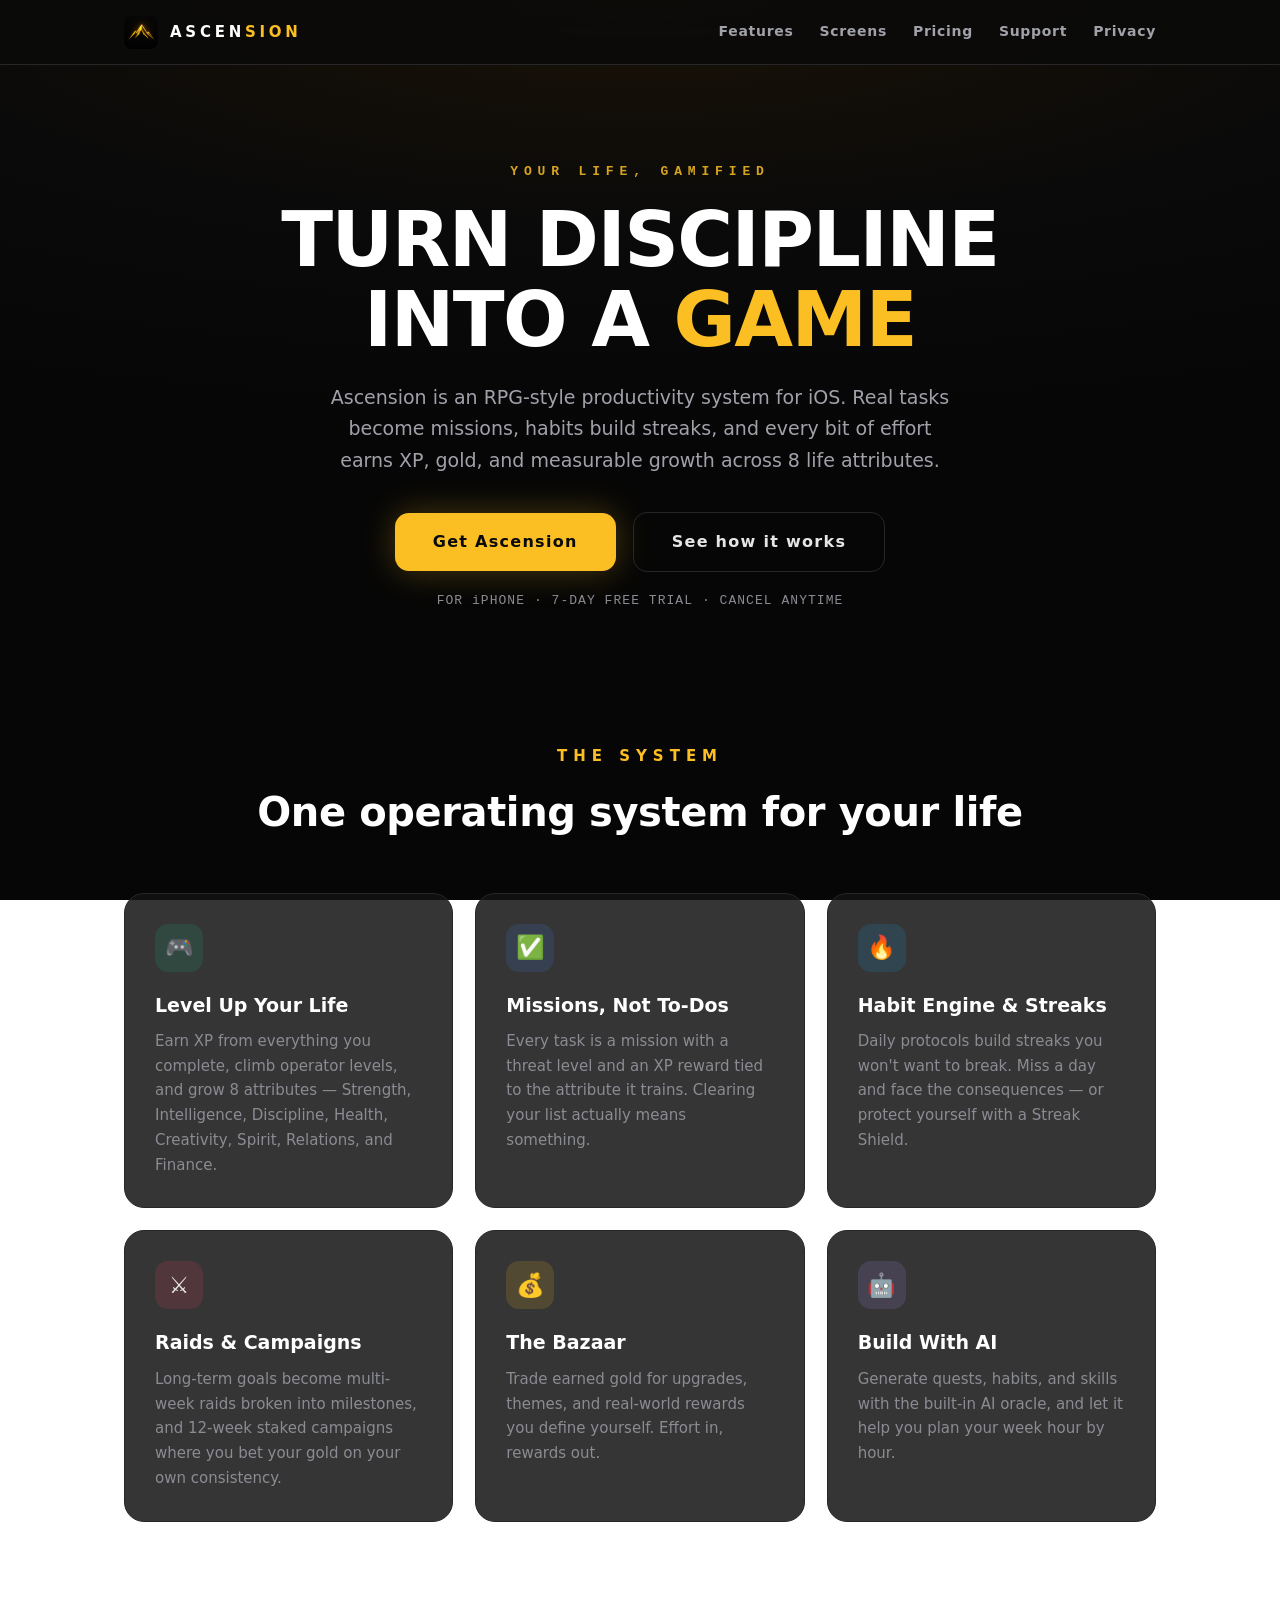
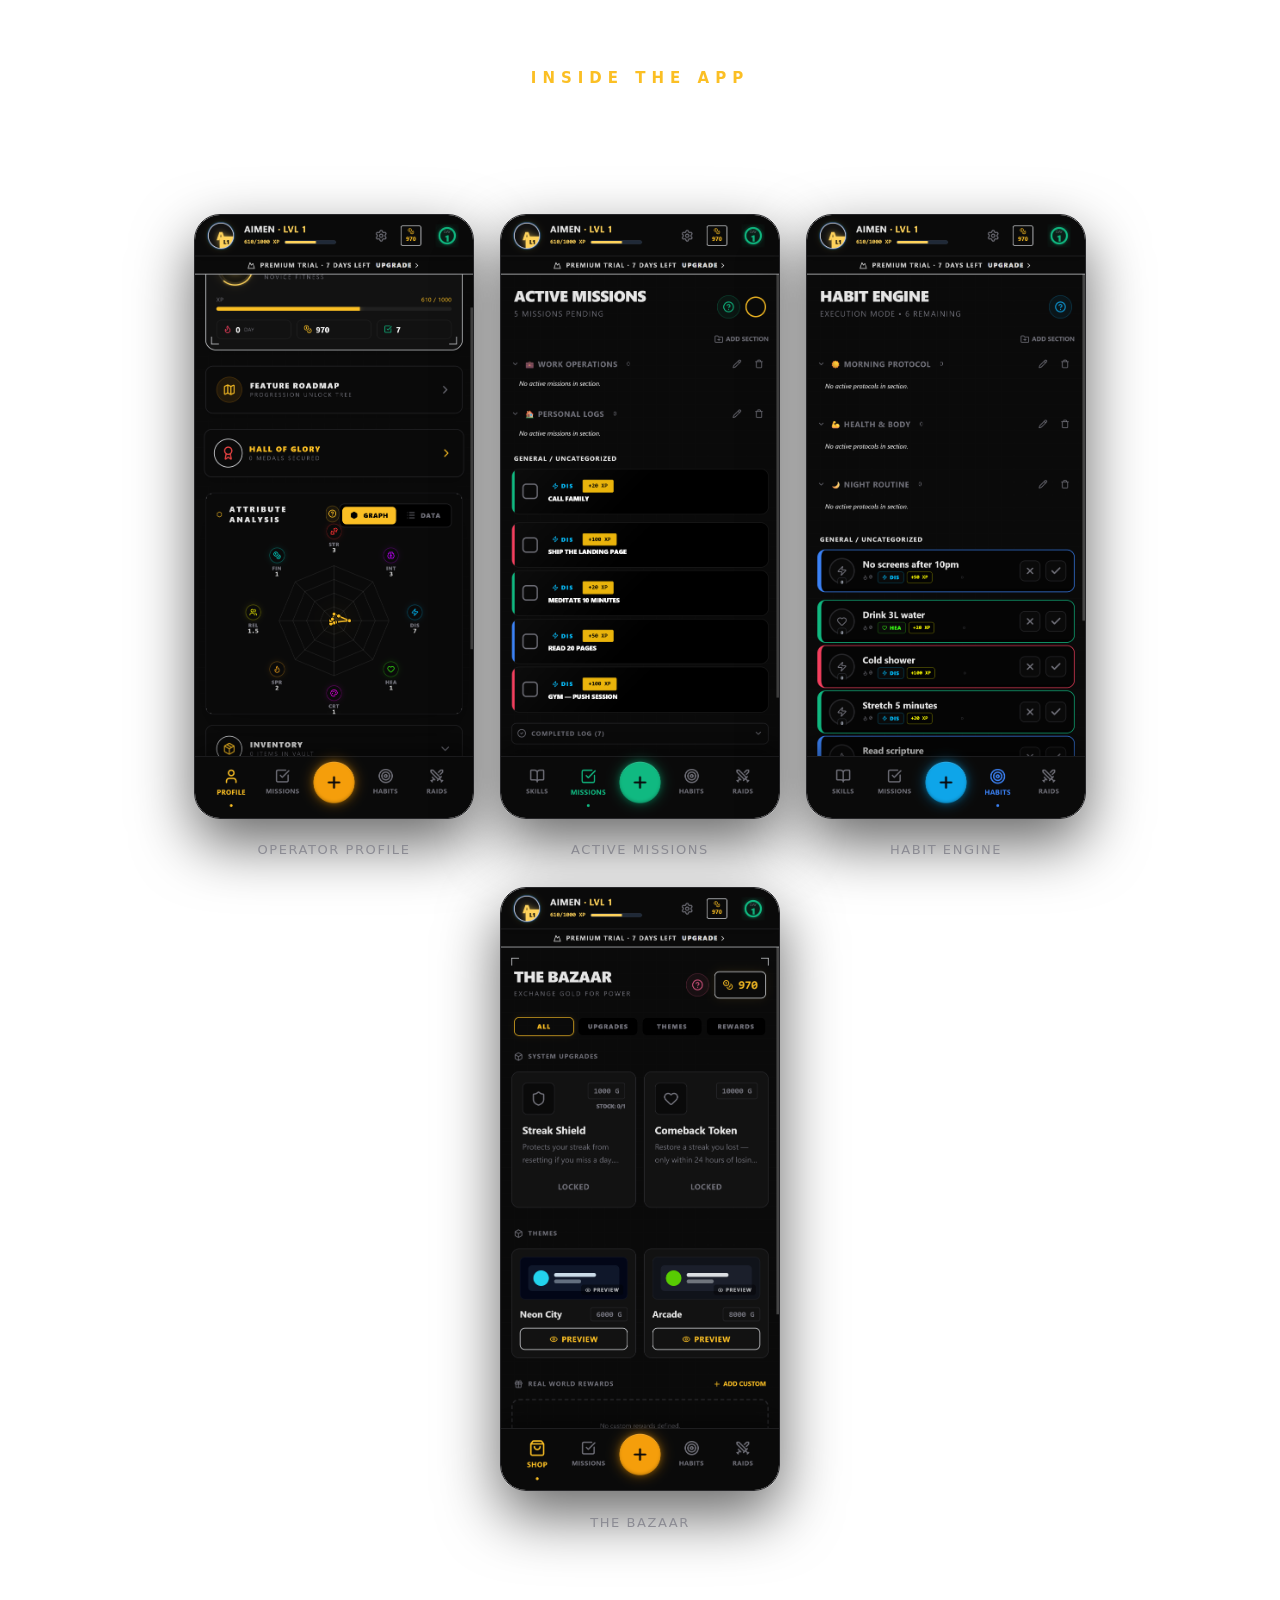
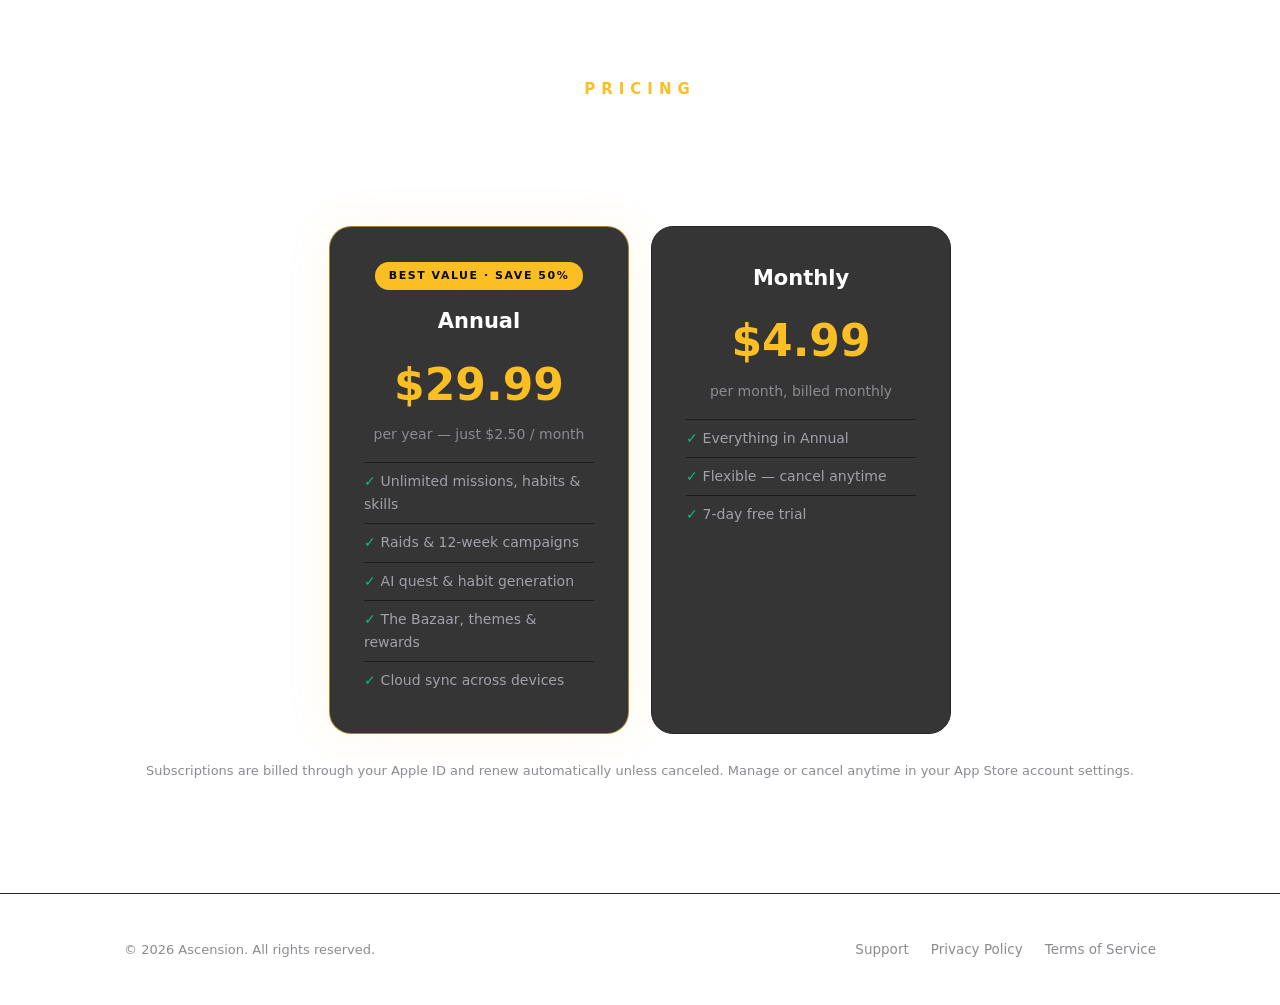
==== index.html @ d5c0d14d "Ascension marketing site: landing, support, privacy, terms" ====
<!DOCTYPE html>
<html lang="en">
<head>
<meta charset="UTF-8">
<meta name="viewport" content="width=device-width, initial-scale=1.0">
<title>Ascension — Turn Your Life Into a Game</title>
<meta name="description" content="Ascension is an RPG-style productivity system for iOS. Turn tasks into missions, habits into streaks, and daily effort into XP, gold, and real progress across 8 life attributes.">
<link rel="icon" type="image/png" href="shots/icon.png">
<link rel="stylesheet" href="style.css">
<meta property="og:title" content="Ascension — Turn Your Life Into a Game">
<meta property="og:description" content="An RPG-style productivity system: missions, habits, streaks, XP, gold, and 8 life attributes.">
<meta property="og:image" content="shots/icon.png">
</head>
<body>

<nav>
  <div class="wrap">
    <a class="brand" href="index.html"><img src="shots/icon.png" alt="Ascension icon"><span>ASCEN<b>SION</b></span></a>
    <div class="links">
      <a href="#features">Features</a>
      <a href="#screens">Screens</a>
      <a href="#pricing">Pricing</a>
      <a href="support.html">Support</a>
      <a href="privacy.html">Privacy</a>
    </div>
  </div>
</nav>

<header class="hero wrap">
  <div class="kicker mono">Your life, gamified</div>
  <h1>Turn discipline<br>into a <span class="g">game</span></h1>
  <p class="lead">Ascension is an RPG-style productivity system for iOS. Real tasks become missions, habits build streaks, and every bit of effort earns XP, gold, and measurable growth across 8 life attributes.</p>
  <a class="cta" href="#pricing">Get Ascension</a>
  <a class="cta ghost" href="#features">See how it works</a>
  <div class="subnote mono">FOR iPHONE · 7-DAY FREE TRIAL · CANCEL ANYTIME</div>
</header>

<section id="features">
  <div class="wrap">
    <h2 class="sec">The System</h2>
    <h3 class="sec-big">One operating system for your life</h3>
    <div class="grid">
      <div class="card"><div class="ico" style="background:rgba(16,185,129,.14);">🎮</div>
        <h4>Level Up Your Life</h4>
        <p>Earn XP from everything you complete, climb operator levels, and grow 8 attributes — Strength, Intelligence, Discipline, Health, Creativity, Spirit, Relations, and Finance.</p></div>
      <div class="card"><div class="ico" style="background:rgba(59,130,246,.14);">✅</div>
        <h4>Missions, Not To-Dos</h4>
        <p>Every task is a mission with a threat level and an XP reward tied to the attribute it trains. Clearing your list actually means something.</p></div>
      <div class="card"><div class="ico" style="background:rgba(14,165,233,.14);">🔥</div>
        <h4>Habit Engine &amp; Streaks</h4>
        <p>Daily protocols build streaks you won't want to break. Miss a day and face the consequences — or protect yourself with a Streak Shield.</p></div>
      <div class="card"><div class="ico" style="background:rgba(244,63,94,.14);">⚔️</div>
        <h4>Raids &amp; Campaigns</h4>
        <p>Long-term goals become multi-week raids broken into milestones, and 12-week staked campaigns where you bet your gold on your own consistency.</p></div>
      <div class="card"><div class="ico" style="background:rgba(251,191,36,.14);">💰</div>
        <h4>The Bazaar</h4>
        <p>Trade earned gold for upgrades, themes, and real-world rewards you define yourself. Effort in, rewards out.</p></div>
      <div class="card"><div class="ico" style="background:rgba(167,139,250,.14);">🤖</div>
        <h4>Build With AI</h4>
        <p>Generate quests, habits, and skills with the built-in AI oracle, and let it help you plan your week hour by hour.</p></div>
    </div>
  </div>
</section>

<section id="screens">
  <div class="wrap">
    <h2 class="sec">Inside the app</h2>
    <h3 class="sec-big">Built like a game. Works like a system.</h3>
    <div class="shots">
      <figure><img src="shots/profile.png" alt="Ascension profile screen with attribute radar"><figcaption>Operator Profile</figcaption></figure>
      <figure><img src="shots/missions.png" alt="Ascension missions screen"><figcaption>Active Missions</figcaption></figure>
      <figure><img src="shots/habits.png" alt="Ascension habit engine screen"><figcaption>Habit Engine</figcaption></figure>
      <figure><img src="shots/shop.png" alt="Ascension in-app shop, The Bazaar"><figcaption>The Bazaar</figcaption></figure>
    </div>
  </div>
</section>

<section id="pricing">
  <div class="wrap">
    <h2 class="sec">Pricing</h2>
    <h3 class="sec-big">Simple, transparent plans</h3>
    <div class="plans">
      <div class="plan best">
        <div class="tag">BEST VALUE · SAVE 50%</div>
        <h4>Annual</h4>
        <div class="price">$29.99</div>
        <div class="per">per year — just $2.50 / month</div>
        <ul>
          <li>Unlimited missions, habits &amp; skills</li>
          <li>Raids &amp; 12-week campaigns</li>
          <li>AI quest &amp; habit generation</li>
          <li>The Bazaar, themes &amp; rewards</li>
          <li>Cloud sync across devices</li>
        </ul>
      </div>
      <div class="plan">
        <h4>Monthly</h4>
        <div class="price">$4.99</div>
        <div class="per">per month, billed monthly</div>
        <ul>
          <li>Everything in Annual</li>
          <li>Flexible — cancel anytime</li>
          <li>7-day free trial</li>
        </ul>
      </div>
    </div>
    <p style="text-align:center;color:var(--muted);font-size:13px;margin-top:26px;">
      Subscriptions are billed through your Apple ID and renew automatically unless canceled.
      Manage or cancel anytime in your App Store account settings.
    </p>
  </div>
</section>

<footer>
  <div class="wrap">
    <div class="copy">© 2026 Ascension. All rights reserved.</div>
    <div class="links">
      <a href="support.html">Support</a>
      <a href="privacy.html">Privacy Policy</a>
      <a href="terms.html">Terms of Service</a>
    </div>
  </div>
</footer>

</body>
</html>
---- style.css ----
:root{
  --black:#0a0a0a; --paper:#121212; --gold:#fbbf24; --amber:#f59e0b;
  --text:#e5e5e5; --muted:#8b8b93; --silver:#a1a1aa;
  --easy:#10b981; --normal:#3b82f6; --hard:#f43f5e; --zinc:#27272a;
}
*{margin:0;padding:0;box-sizing:border-box;}
html{scroll-behavior:smooth;}
body{
  background:radial-gradient(120% 50% at 50% 0%, #1a1206 0%, var(--black) 50%, #060606 100%);
  background-attachment:fixed;
  color:var(--text);
  font-family:'Inter','Segoe UI',system-ui,-apple-system,sans-serif;
  -webkit-font-smoothing:antialiased;
  line-height:1.65;
}
.mono{font-family:'SF Mono','Cascadia Code','Consolas',monospace;}
.wrap{max-width:1080px;margin:0 auto;padding:0 24px;}

/* nav */
nav{
  position:sticky;top:0;z-index:50;
  background:rgba(10,10,10,.82);backdrop-filter:blur(14px);
  border-bottom:1px solid var(--zinc);
}
nav .wrap{display:flex;align-items:center;justify-content:space-between;height:64px;}
.brand{display:flex;align-items:center;gap:12px;text-decoration:none;color:#fff;}
.brand img{width:34px;height:34px;border-radius:8px;}
.brand span{font-weight:800;letter-spacing:.25em;font-size:15px;}
.brand b{color:var(--gold);}
nav .links{display:flex;gap:26px;}
nav .links a{color:var(--silver);text-decoration:none;font-size:14px;font-weight:600;letter-spacing:.05em;}
nav .links a:hover{color:var(--gold);}

/* hero */
.hero{text-align:center;padding:96px 0 60px;}
.hero .kicker{color:var(--gold);font-size:13px;font-weight:700;letter-spacing:.45em;text-transform:uppercase;opacity:.85;}
.hero h1{font-size:clamp(40px,7vw,76px);font-weight:900;letter-spacing:-.02em;line-height:1.05;margin:18px 0 22px;color:#fff;text-transform:uppercase;}
.hero h1 .g{color:var(--gold);}
.hero p.lead{max-width:640px;margin:0 auto 36px;color:var(--silver);font-size:19px;}
.cta{display:inline-block;background:var(--gold);color:#0a0a0a;font-weight:800;letter-spacing:.08em;
  padding:16px 38px;border-radius:14px;text-decoration:none;font-size:16px;
  box-shadow:0 0 34px rgba(251,191,36,.28);transition:transform .15s ease;}
.cta:hover{transform:translateY(-2px);}
.cta.ghost{background:transparent;color:var(--text);border:1px solid var(--zinc);box-shadow:none;margin-left:12px;}
.subnote{margin-top:18px;color:var(--muted);font-size:13px;letter-spacing:.08em;}

/* sections */
section{padding:72px 0;}
h2.sec{font-size:15px;color:var(--gold);font-weight:700;letter-spacing:.4em;text-transform:uppercase;text-align:center;margin-bottom:10px;}
h3.sec-big{font-size:clamp(26px,4vw,40px);font-weight:900;text-align:center;color:#fff;margin-bottom:48px;letter-spacing:-.01em;}

/* features */
.grid{display:grid;grid-template-columns:repeat(auto-fit,minmax(300px,1fr));gap:22px;}
.card{background:rgba(18,18,18,.85);border:1px solid var(--zinc);border-radius:20px;padding:30px;}
.card .ico{width:48px;height:48px;border-radius:13px;display:flex;align-items:center;justify-content:center;font-size:23px;margin-bottom:18px;}
.card h4{color:#fff;font-size:19px;font-weight:800;margin-bottom:8px;}
.card p{color:var(--muted);font-size:15px;}

/* screenshots */
.shots{display:flex;gap:26px;justify-content:center;flex-wrap:wrap;}
.shots figure{width:280px;}
.shots img{width:100%;border-radius:26px;border:1px solid var(--zinc);box-shadow:0 24px 60px rgba(0,0,0,.6);}
.shots figcaption{text-align:center;color:var(--muted);font-size:13px;margin-top:12px;letter-spacing:.12em;text-transform:uppercase;}

/* pricing */
.plans{display:flex;gap:22px;justify-content:center;flex-wrap:wrap;}
.plan{background:rgba(18,18,18,.85);border:1px solid var(--zinc);border-radius:22px;padding:34px;width:300px;text-align:center;}
.plan.best{border-color:rgba(251,191,36,.55);box-shadow:0 0 44px rgba(251,191,36,.10);}
.plan .tag{display:inline-block;font-size:11px;font-weight:800;letter-spacing:.14em;color:#0a0a0a;background:var(--gold);border-radius:999px;padding:5px 14px;margin-bottom:14px;}
.plan h4{color:#fff;font-size:21px;font-weight:800;}
.plan .price{font-size:44px;font-weight:900;color:var(--gold);margin:10px 0 2px;}
.plan .per{color:var(--muted);font-size:14px;margin-bottom:16px;}
.plan ul{list-style:none;color:var(--silver);font-size:14px;text-align:left;margin-top:14px;}
.plan ul li{padding:7px 0;border-top:1px solid #1c1c20;}
.plan ul li::before{content:"✓  ";color:var(--easy);font-weight:700;}

/* legal pages */
.doc{max-width:820px;margin:0 auto;padding:72px 24px;}
.doc h1{color:#fff;font-size:38px;font-weight:900;margin-bottom:6px;}
.doc .eff{color:var(--gold);font-size:14px;letter-spacing:.15em;margin-bottom:44px;text-transform:uppercase;}
.doc h2{color:var(--gold);font-size:19px;font-weight:800;margin:34px 0 12px;}
.doc p{color:var(--silver);font-size:15.5px;margin-bottom:12px;}
.doc a{color:var(--gold);}

/* support */
.faq{max-width:820px;margin:0 auto;}
.faq details{background:rgba(18,18,18,.85);border:1px solid var(--zinc);border-radius:16px;padding:22px 26px;margin-bottom:14px;}
.faq summary{color:#fff;font-weight:700;font-size:16px;cursor:pointer;}
.faq p{color:var(--muted);margin-top:12px;font-size:15px;}
.contact-box{max-width:560px;margin:48px auto 0;text-align:center;background:rgba(18,18,18,.85);
  border:1px solid rgba(251,191,36,.35);border-radius:22px;padding:40px;}
.contact-box h4{color:#fff;font-size:22px;font-weight:800;margin-bottom:10px;}
.contact-box a.mail{color:var(--gold);font-size:19px;font-weight:700;text-decoration:none;}

/* footer */
footer{border-top:1px solid var(--zinc);padding:44px 0;margin-top:40px;}
footer .wrap{display:flex;flex-wrap:wrap;gap:18px;align-items:center;justify-content:space-between;}
footer .links{display:flex;gap:22px;}
footer a{color:var(--muted);text-decoration:none;font-size:13.5px;}
footer a:hover{color:var(--gold);}
footer .copy{color:var(--muted);font-size:13px;}
@media(max-width:640px){nav .links{display:none;}}
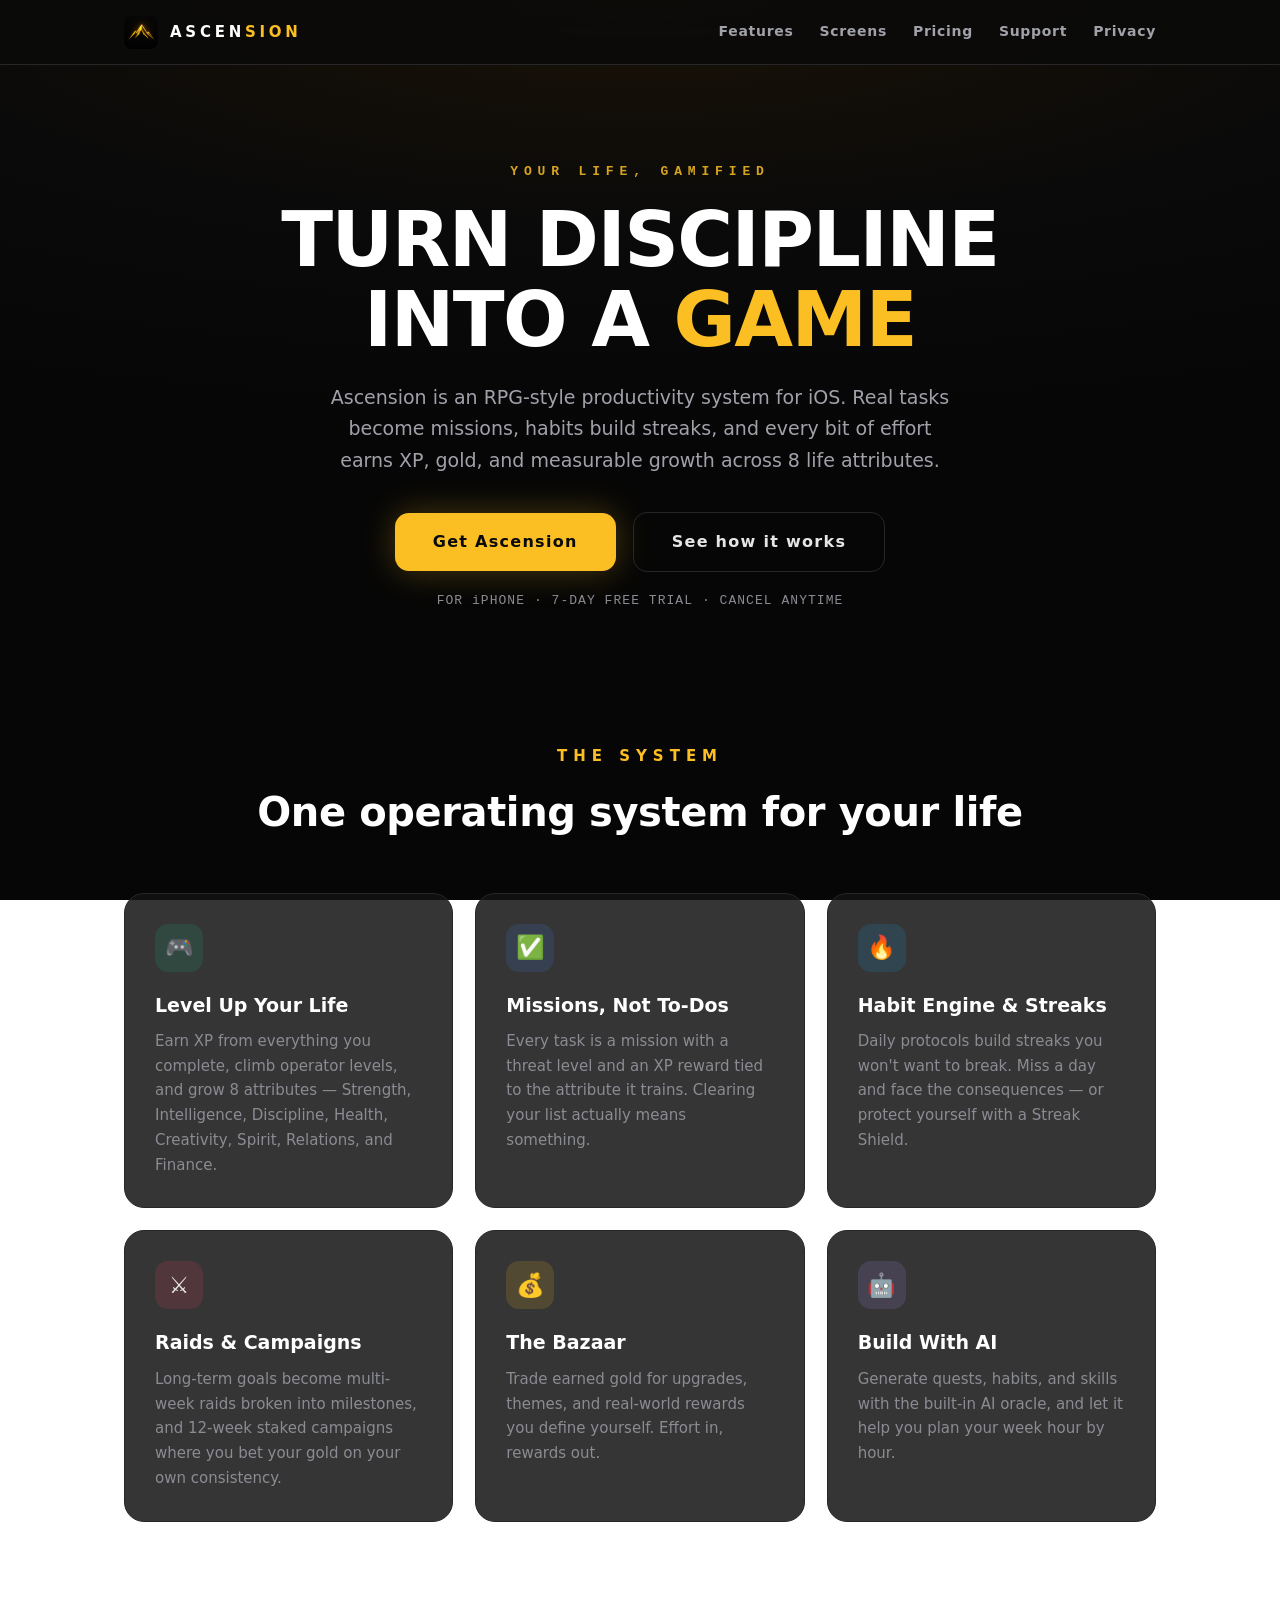
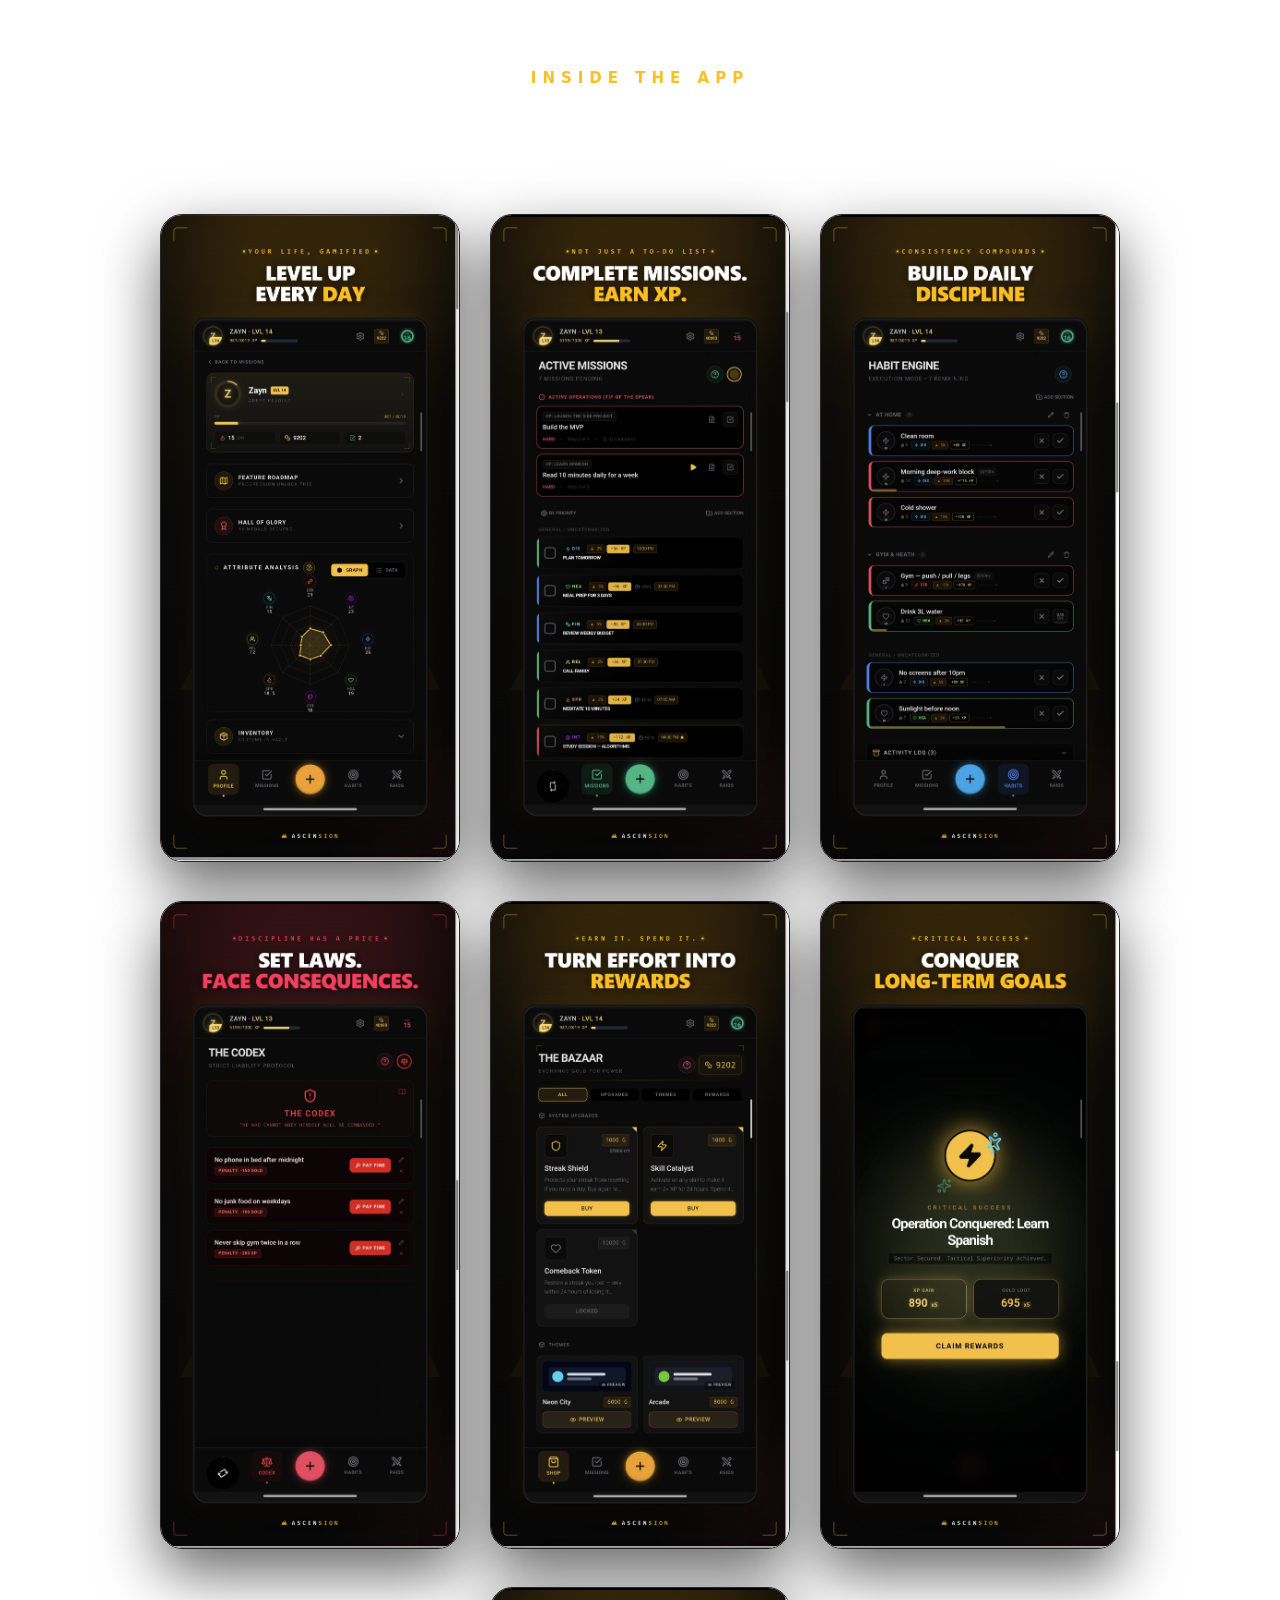
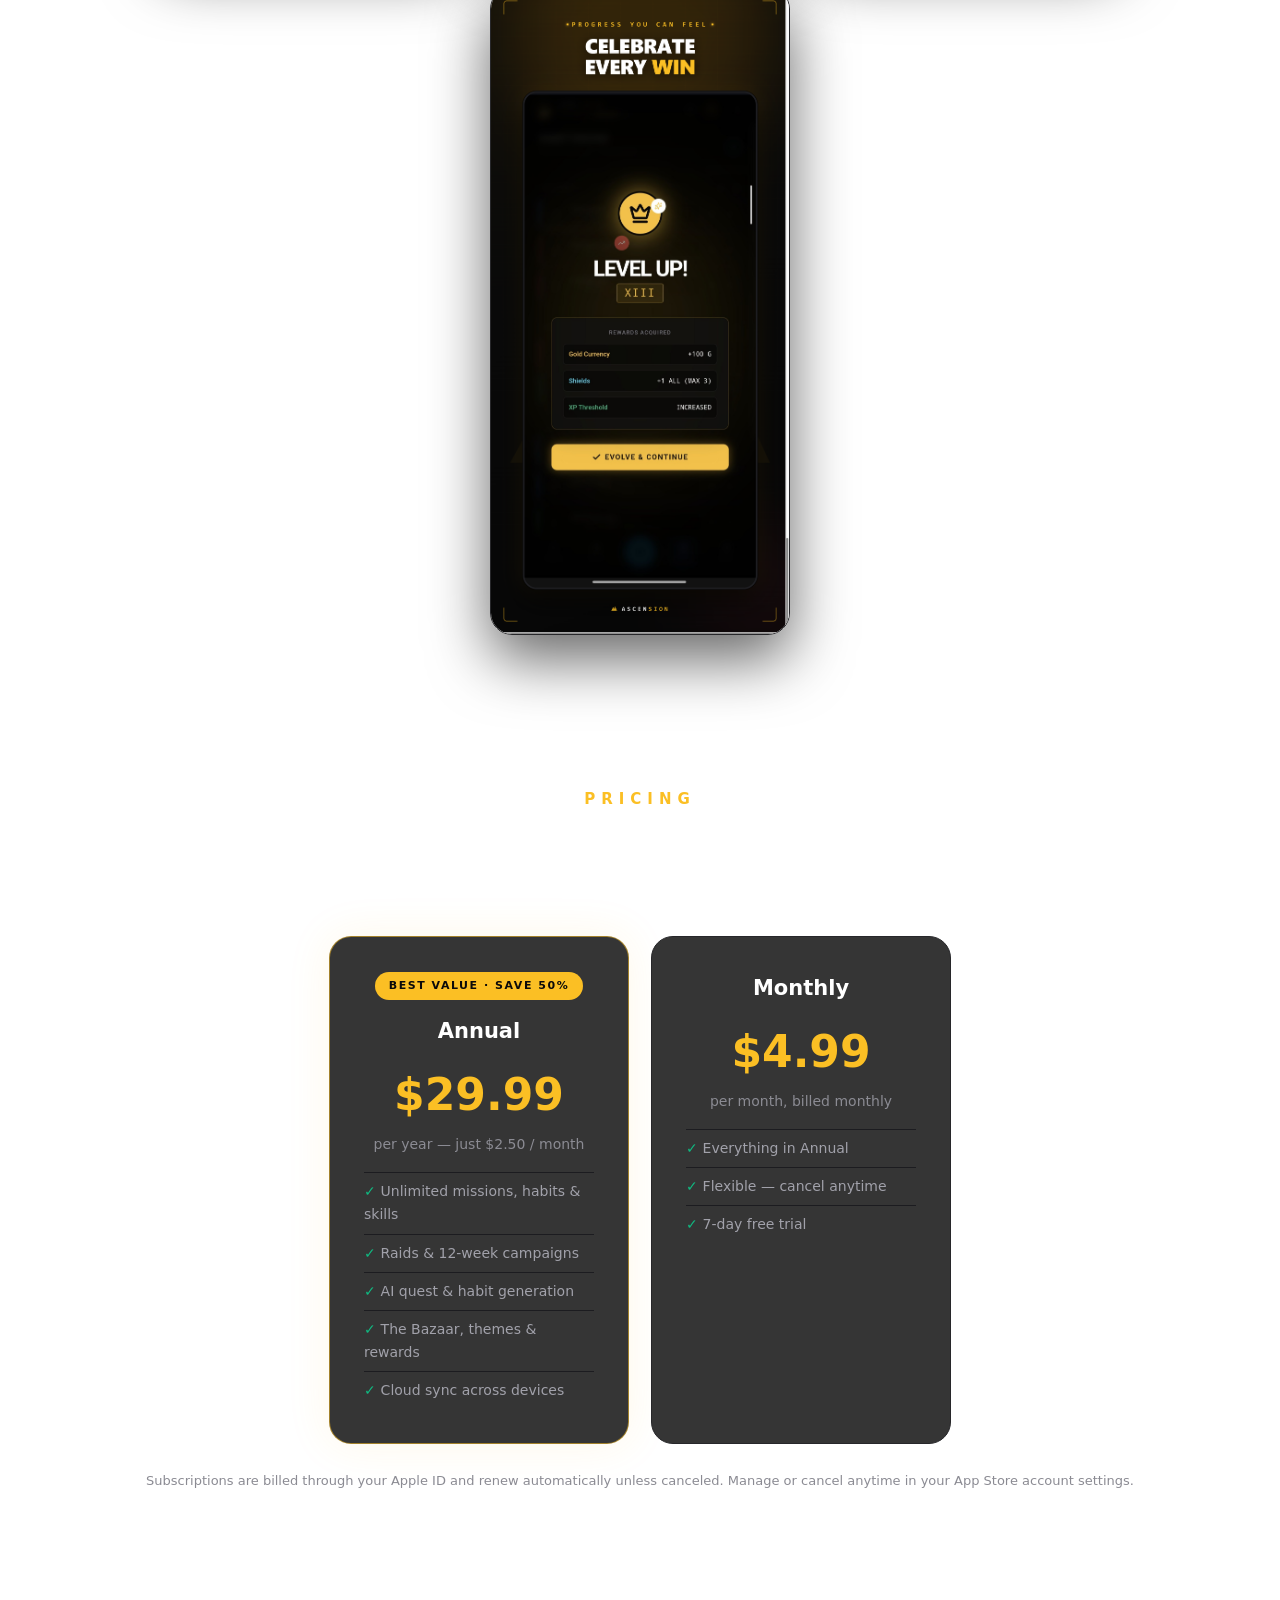
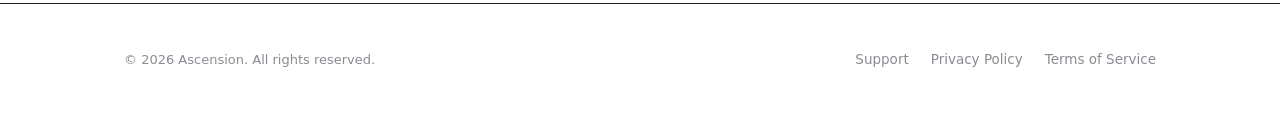
==== commit 53b8b0bc: "Replace gallery with real framed App Store screenshots (7)" ====
--- a/index.html
+++ b/index.html
@@ -67,10 +67,13 @@
     <h2 class="sec">Inside the app</h2>
     <h3 class="sec-big">Built like a game. Works like a system.</h3>
     <div class="shots">
-      <figure><img src="shots/profile.png" alt="Ascension profile screen with attribute radar"><figcaption>Operator Profile</figcaption></figure>
-      <figure><img src="shots/missions.png" alt="Ascension missions screen"><figcaption>Active Missions</figcaption></figure>
-      <figure><img src="shots/habits.png" alt="Ascension habit engine screen"><figcaption>Habit Engine</figcaption></figure>
-      <figure><img src="shots/shop.png" alt="Ascension in-app shop, The Bazaar"><figcaption>The Bazaar</figcaption></figure>
+      <figure><img src="shots/01_profile.png" alt="Ascension operator profile with attribute radar"></figure>
+      <figure><img src="shots/02_missions.png" alt="Ascension active missions with XP rewards"></figure>
+      <figure><img src="shots/03_habits.png" alt="Ascension habit engine and streaks"></figure>
+      <figure><img src="shots/04_codex.png" alt="Ascension Codex — personal laws and penalties"></figure>
+      <figure><img src="shots/05_shop.png" alt="Ascension in-app shop, The Bazaar"></figure>
+      <figure><img src="shots/06_raidwin.png" alt="Ascension raid conquered — long-term goal complete"></figure>
+      <figure><img src="shots/07_levelup.png" alt="Ascension level up celebration"></figure>
     </div>
   </div>
 </section>
--- a/style.css
+++ b/style.css
@@ -57,9 +57,10 @@
 .card p{color:var(--muted);font-size:15px;}
 
 /* screenshots */
-.shots{display:flex;gap:26px;justify-content:center;flex-wrap:wrap;}
-.shots figure{width:280px;}
-.shots img{width:100%;border-radius:26px;border:1px solid var(--zinc);box-shadow:0 24px 60px rgba(0,0,0,.6);}
+.shots{display:flex;gap:30px;justify-content:center;flex-wrap:wrap;}
+.shots figure{width:300px;transition:transform .2s ease;}
+.shots figure:hover{transform:translateY(-6px);}
+.shots img{width:100%;border-radius:22px;border:1px solid var(--zinc);box-shadow:0 24px 60px rgba(0,0,0,.6);}
 .shots figcaption{text-align:center;color:var(--muted);font-size:13px;margin-top:12px;letter-spacing:.12em;text-transform:uppercase;}
 
 /* pricing */
